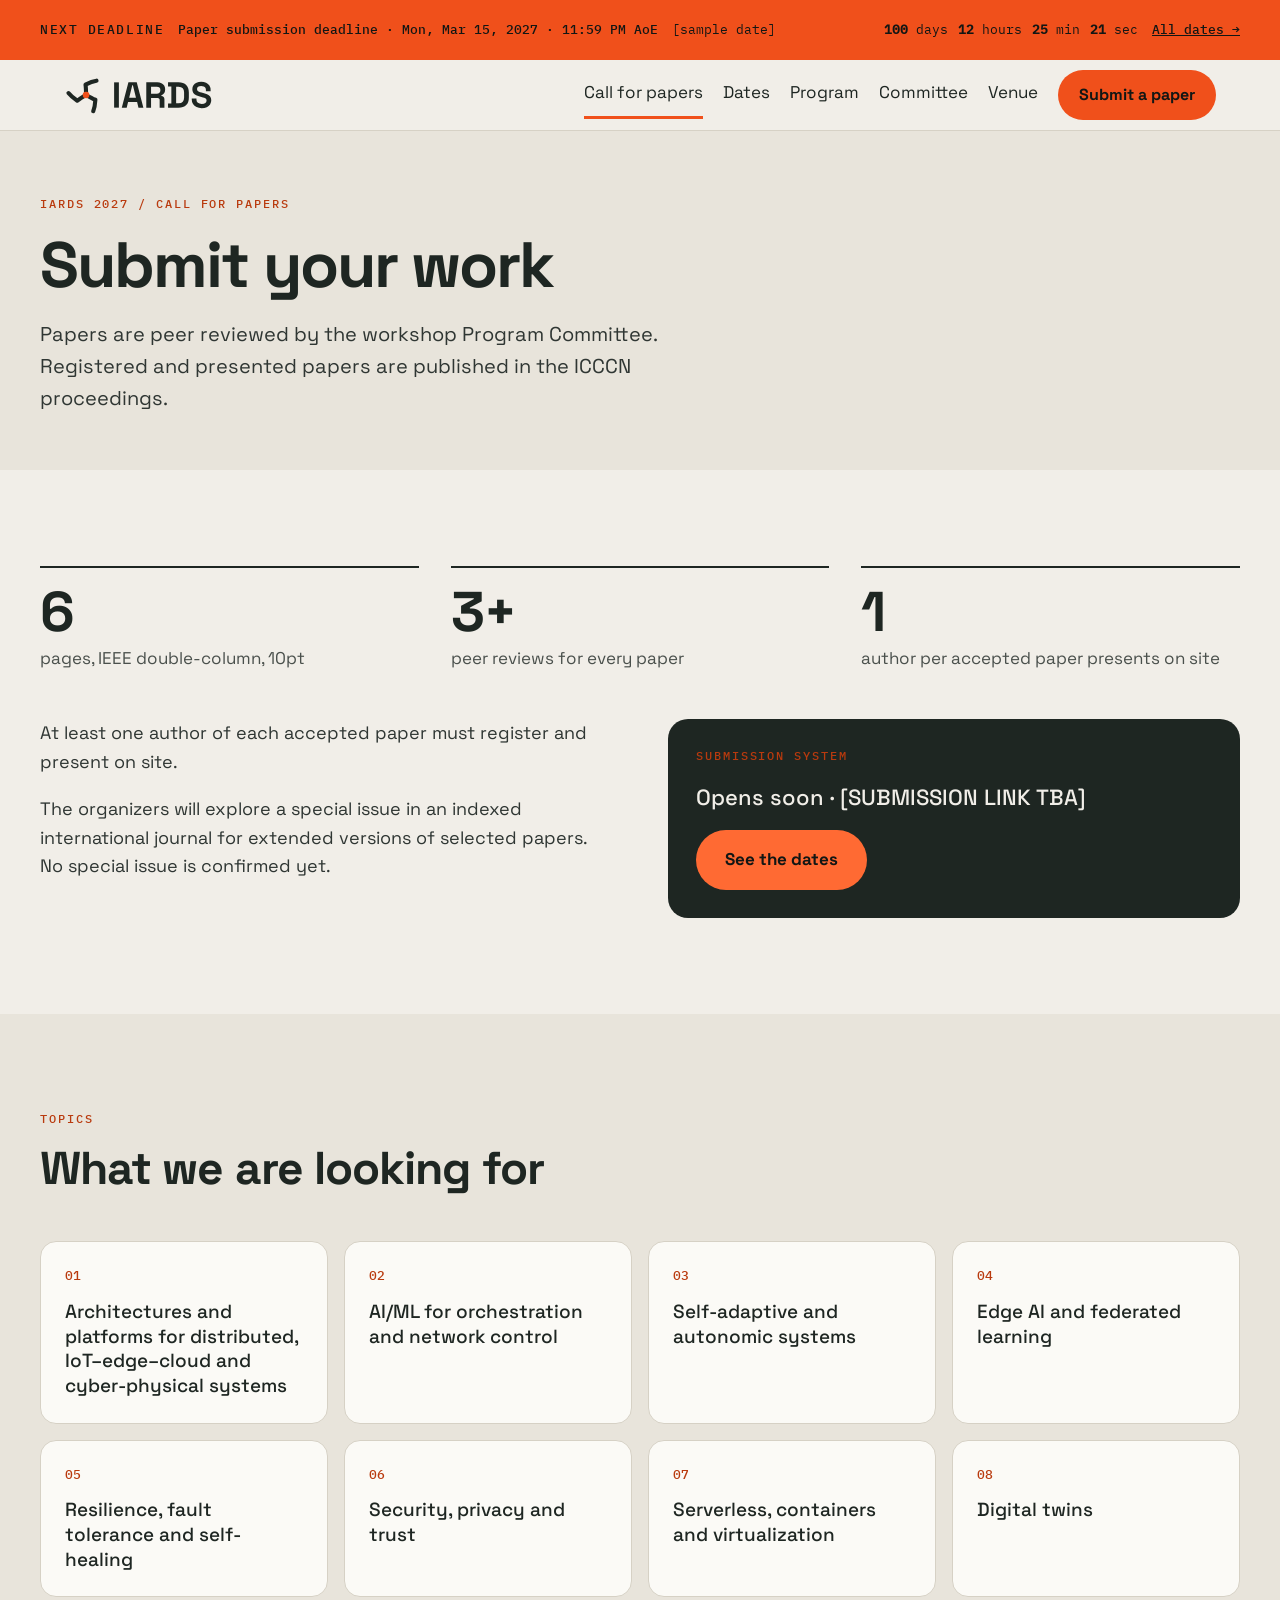
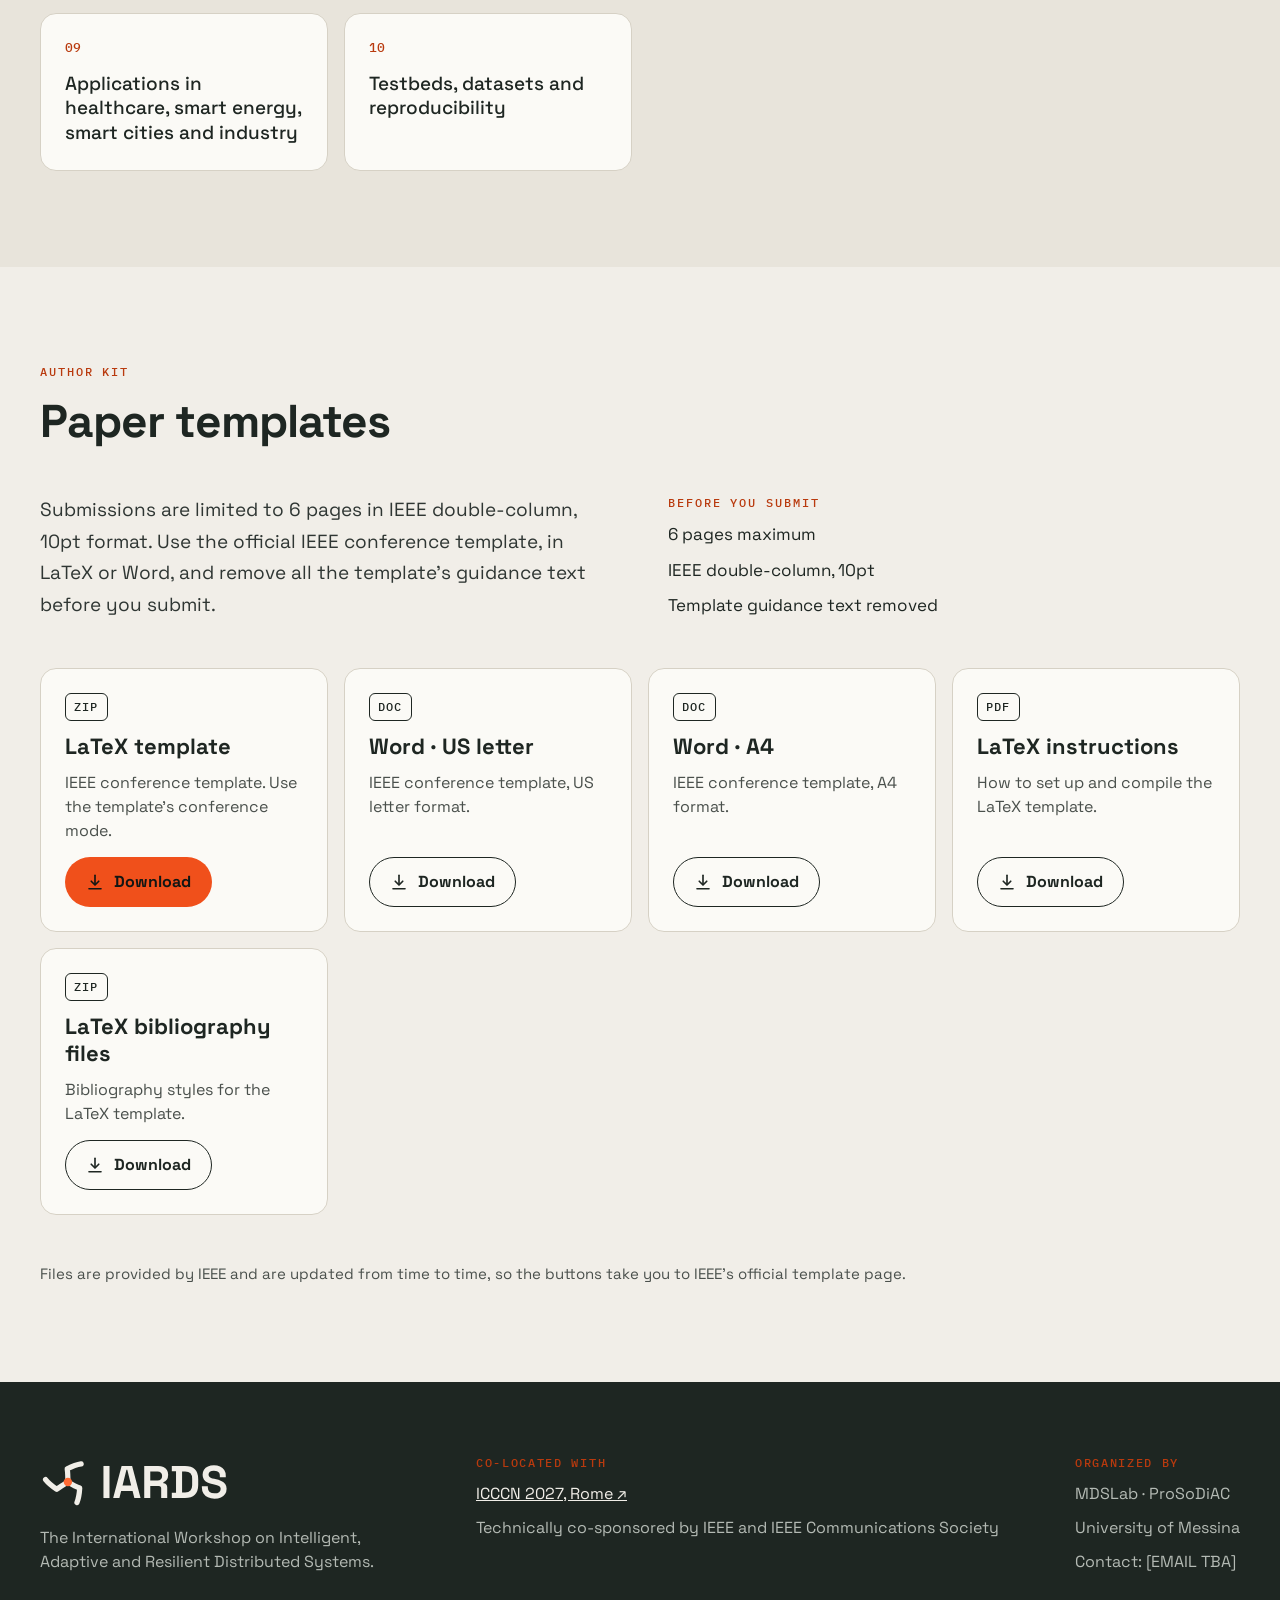
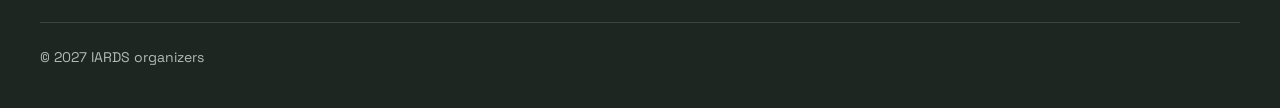
==== call-for-papers/index.html @ eb0d82c1 "feat: initial IARDS 2027 static website Home, call for papers, dates, program, committee, venue and " ====
<!doctype html>
<html lang="en" class="no-js">
<head>
<meta charset="utf-8">
<meta name="viewport" content="width=device-width, initial-scale=1">
<title>Call for papers · IARDS 2027</title>
<meta name="description" content="Topics, submission rules and paper templates for IARDS 2027: 6 pages, IEEE double-column, 10pt.">
<meta name="theme-color" content="#1E2622">
<link rel="canonical" href="BASE_URL/call-for-papers/">
<meta property="og:type" content="website">
<meta property="og:site_name" content="IARDS 2027">
<meta property="og:title" content="Call for papers · IARDS 2027">
<meta property="og:description" content="Topics, submission rules and paper templates for IARDS 2027: 6 pages, IEEE double-column, 10pt.">
<meta property="og:url" content="BASE_URL/call-for-papers/">
<meta property="og:image" content="BASE_URL/assets/og-image.png">
<meta name="twitter:card" content="summary_large_image">
<meta name="twitter:title" content="Call for papers · IARDS 2027">
<meta name="twitter:description" content="Topics, submission rules and paper templates for IARDS 2027: 6 pages, IEEE double-column, 10pt.">
<meta name="twitter:image" content="BASE_URL/assets/og-image.png">
<!-- HOST-CONF:start (ICCCN reference in meta) -->
<meta name="keywords" content="IARDS, workshop, distributed systems, ICCCN 2027, Rome">
<!-- HOST-CONF:end -->
<link rel="icon" href="../assets/favicon.svg" type="image/svg+xml">
<link rel="icon" href="../assets/favicon-32.png" sizes="32x32" type="image/png">
<link rel="apple-touch-icon" href="../assets/apple-touch-icon.png">
<link rel="manifest" href="../site.webmanifest">
<link rel="preload" href="../assets/fonts/SpaceGrotesk.woff2" as="font" type="font/woff2" crossorigin>
<link rel="preload" href="../assets/fonts/IBMPlexMono-Regular.woff2" as="font" type="font/woff2" crossorigin>
<link rel="stylesheet" href="../css/style.css">
</head>
<body>
<a class="skip" href="#main">Skip to content</a>
<div class="deadline-bar" data-countdown>
<div class="wrap">
<div class="grp"><div class="grp" aria-live="polite"><span class="eyebrow-s" data-eyebrow>Next deadline</span>
<span class="lbl"><span data-label>Paper submission deadline</span> · <time datetime="2027-03-15T23:59:00-12:00" data-date>Mon, Mar 15, 2027 · 11:59 PM AoE</time></span><span data-sample>[sample date]</span></div></div>
<div class="grp"><div class="cd" role="timer" aria-label="Time left"><span><b data-d>--</b><span> days</span></span><span><b data-h>--</b><span> hours</span></span><span><b data-m>--</b><span> min</span></span><span><b data-s>--</b><span> sec</span></span></div>
<a href="../dates/">All dates →</a></div>
</div></div>
<header class="site-header">
<div class="wrap">
<a class="brand" href="../" aria-label="IARDS home"><img src="../assets/logo/iards-logo-light.svg" width="150" height="44" alt="IARDS"></a>
<nav aria-label="Main"><a class="nl" href="../call-for-papers/" aria-current="page">Call for papers</a><a class="nl" href="../dates/">Dates</a><a class="nl" href="../program/">Program</a><a class="nl" href="../committee/">Committee</a><a class="nl" href="../venue/">Venue</a><a class="btn btn-lava" href="../call-for-papers/#submission">Submit a paper</a></nav>
</div></header>
<main id="main">
<section class="band"><div class="wrap">
<div class="eyebrow">IARDS 2027 / Call for papers</div>
<h1>Submit your work</h1>
<p class="lead">Papers are peer reviewed by the workshop Program Committee. Registered and presented papers are published in the ICCCN proceedings.</p>
</div></section>
<section class="sec"><div class="wrap stack">
<div class="facts"><div class="fact"><div class="v">6</div><div class="l">pages, IEEE double-column, 10pt</div></div><div class="fact"><div class="v">3+</div><div class="l">peer reviews for every paper</div></div><div class="fact"><div class="v">1</div><div class="l">author per accepted paper presents on site</div></div></div>
<div class="cols">
<div class="notes"><p>At least one author of each accepted paper must register and present on site.</p><p>The organizers will explore a special issue in an indexed international journal for extended versions of selected papers. No special issue is confirmed yet.</p></div>
<div class="panel" id="submission"><div class="eyebrow">Submission system</div>
<div class="big">Opens soon · [SUBMISSION LINK TBA]</div>
<a class="btn btn-ondark" style="align-self:flex-start" href="../dates/">See the dates</a></div>
</div></div></section>
<section class="sec stone"><div class="wrap stack">
<div class="stack-16"><div class="eyebrow">Topics</div><h2>What we are looking for</h2></div>
<div class="grid w260">
<div class="card topic"><div class="num">01</div><div class="t">Architectures and platforms for distributed, IoT–edge–cloud and cyber-physical systems</div></div>
<div class="card topic"><div class="num">02</div><div class="t">AI/ML for orchestration and network control</div></div>
<div class="card topic"><div class="num">03</div><div class="t">Self-adaptive and autonomic systems</div></div>
<div class="card topic"><div class="num">04</div><div class="t">Edge AI and federated learning</div></div>
<div class="card topic"><div class="num">05</div><div class="t">Resilience, fault tolerance and self-healing</div></div>
<div class="card topic"><div class="num">06</div><div class="t">Security, privacy and trust</div></div>
<div class="card topic"><div class="num">07</div><div class="t">Serverless, containers and virtualization</div></div>
<div class="card topic"><div class="num">08</div><div class="t">Digital twins</div></div>
<div class="card topic"><div class="num">09</div><div class="t">Applications in healthcare, smart energy, smart cities and industry</div></div>
<div class="card topic"><div class="num">10</div><div class="t">Testbeds, datasets and reproducibility</div></div>
</div></div></section>
<section class="sec" id="templates"><div class="wrap stack">
<div class="stack-16"><div class="eyebrow">Author kit</div><h2>Paper templates</h2></div>
<div class="cols">
<p class="body">Submissions are limited to 6 pages in IEEE double-column, 10pt format. Use the official IEEE conference template, in LaTeX or Word, and remove all the template’s guidance text before you submit.</p>
<div class="checklist"><div class="eyebrow">Before you submit</div><div>6 pages maximum</div><div>IEEE double-column, 10pt</div><div>Template guidance text removed</div></div>
</div>
<div class="grid">
<div class="card kit"><div class="stack-16" style="gap:12px"><span class="ft">ZIP</span><div class="t">LaTeX template</div><div class="d">IEEE conference template. Use the template&#x27;s conference mode.</div></div><a class="btn btn-lava" style="align-self:flex-start" href="https://www.ieee.org/conferences/publishing/templates.html" aria-label="Download: LaTeX template (opens IEEE’s official template page)"><svg aria-hidden="true" width="18" height="18" viewBox="0 0 24 24" fill="none" stroke="currentColor" stroke-width="2.2" stroke-linecap="round" stroke-linejoin="round"><path d="M12 3v12"/><path d="M7 11l5 5 5-5"/><path d="M4 21h16"/></svg>Download</a></div>
<div class="card kit"><div class="stack-16" style="gap:12px"><span class="ft">DOC</span><div class="t">Word · US letter</div><div class="d">IEEE conference template, US letter format.</div></div><a class="btn btn-outline" style="align-self:flex-start" href="https://www.ieee.org/conferences/publishing/templates.html" aria-label="Download: Word · US letter (opens IEEE’s official template page)"><svg aria-hidden="true" width="18" height="18" viewBox="0 0 24 24" fill="none" stroke="currentColor" stroke-width="2.2" stroke-linecap="round" stroke-linejoin="round"><path d="M12 3v12"/><path d="M7 11l5 5 5-5"/><path d="M4 21h16"/></svg>Download</a></div>
<div class="card kit"><div class="stack-16" style="gap:12px"><span class="ft">DOC</span><div class="t">Word · A4</div><div class="d">IEEE conference template, A4 format.</div></div><a class="btn btn-outline" style="align-self:flex-start" href="https://www.ieee.org/conferences/publishing/templates.html" aria-label="Download: Word · A4 (opens IEEE’s official template page)"><svg aria-hidden="true" width="18" height="18" viewBox="0 0 24 24" fill="none" stroke="currentColor" stroke-width="2.2" stroke-linecap="round" stroke-linejoin="round"><path d="M12 3v12"/><path d="M7 11l5 5 5-5"/><path d="M4 21h16"/></svg>Download</a></div>
<div class="card kit"><div class="stack-16" style="gap:12px"><span class="ft">PDF</span><div class="t">LaTeX instructions</div><div class="d">How to set up and compile the LaTeX template.</div></div><a class="btn btn-outline" style="align-self:flex-start" href="https://www.ieee.org/conferences/publishing/templates.html" aria-label="Download: LaTeX instructions (opens IEEE’s official template page)"><svg aria-hidden="true" width="18" height="18" viewBox="0 0 24 24" fill="none" stroke="currentColor" stroke-width="2.2" stroke-linecap="round" stroke-linejoin="round"><path d="M12 3v12"/><path d="M7 11l5 5 5-5"/><path d="M4 21h16"/></svg>Download</a></div>
<div class="card kit"><div class="stack-16" style="gap:12px"><span class="ft">ZIP</span><div class="t">LaTeX bibliography files</div><div class="d">Bibliography styles for the LaTeX template.</div></div><a class="btn btn-outline" style="align-self:flex-start" href="https://www.ieee.org/conferences/publishing/templates.html" aria-label="Download: LaTeX bibliography files (opens IEEE’s official template page)"><svg aria-hidden="true" width="18" height="18" viewBox="0 0 24 24" fill="none" stroke="currentColor" stroke-width="2.2" stroke-linecap="round" stroke-linejoin="round"><path d="M12 3v12"/><path d="M7 11l5 5 5-5"/><path d="M4 21h16"/></svg>Download</a></div>
</div>
<p class="small">Files are provided by IEEE and are updated from time to time, so the buttons take you to IEEE’s official template page.</p>
</div></section>
</main>
<footer class="site-footer">
<div class="wrap">
<div class="f-cols">
<div class="f-col brandcol"><img src="../assets/logo/iards-logo-dark.svg" width="190" height="56" alt="IARDS">
<div>The International Workshop on Intelligent, Adaptive and Resilient Distributed Systems.</div></div>
<!-- HOST-CONF:start (co-location with ICCCN: edit or remove for another edition) -->
<div class="f-col"><div class="eyebrow">Co-located with</div>
<a href="https://www.icccn.org/ICCCN27/index.html">ICCCN 2027, Rome ↗</a><div>Technically co-sponsored by IEEE and IEEE Communications Society</div></div>
<!-- HOST-CONF:end -->
<div class="f-col"><div class="eyebrow">Organized by</div>
<div>MDSLab · ProSoDiAC</div><div>University of Messina</div><div>Contact: [EMAIL TBA]</div></div>
</div>
<div class="copy">© 2027 IARDS organizers</div>
</div></footer>
<script src="../js/config.js"></script>
<script src="../js/countdown.js"></script>
</body>
</html>
---- css/style.css ----
/* IARDS — tokens from design/tokens.json. Mobile-first. */
@font-face{font-family:'Space Grotesk';src:url(../assets/fonts/SpaceGrotesk.woff2) format('woff2');font-weight:300 700;font-display:swap}
@font-face{font-family:'IBM Plex Mono';src:url(../assets/fonts/IBMPlexMono-Regular.woff2) format('woff2');font-weight:400;font-display:swap}
@font-face{font-family:'IBM Plex Mono';src:url(../assets/fonts/IBMPlexMono-Medium.woff2) format('woff2');font-weight:500;font-display:swap}
:root{
  --basalt:#1E2622;--pumice:#F1EEE8;--stone:#E8E4DB;--card:#FBFAF6;--border:#D6D1C5;
  --lava:#F0501B;--lava-on-dark:#FF6A33;--lava-text:#B93A0E;--lava-text-hover:#8E2A06;--lava-tint:#FFF0E8;
  --text:#2F3633;--muted:#4A504C;--disabled:#666C68;
  --on-dark-muted:#B4BAB4;--on-dark-body:#C9CEC9;--on-dark-border:#4A5650;--on-dark-surface:#2A332E;--on-dark-divider:#3A443F;--on-dark-eyebrow:#FF8A5C;
  --btn-on-lava:#121614;
  --display:'Space Grotesk',system-ui,sans-serif;--mono:'IBM Plex Mono',ui-monospace,monospace;
  --max:1200px;
}
*,*::before,*::after{box-sizing:border-box}
html{-webkit-text-size-adjust:100%}
body{margin:0;background:var(--pumice);color:var(--basalt);font-family:var(--display);font-size:17px;line-height:1.5}
img,svg{max-width:100%;height:auto}
a{color:var(--lava-text)}
a:hover{color:var(--lava-text-hover)}
:focus-visible{outline:3px solid var(--basalt);outline-offset:3px;box-shadow:0 0 0 6px var(--lava)}
.dark :focus-visible,.deadline-bar :focus-visible{outline-color:var(--pumice);box-shadow:0 0 0 6px var(--basalt)}
.skip{position:absolute;left:12px;top:-100px;background:var(--basalt);color:var(--pumice);padding:12px 18px;border-radius:999px;z-index:100;text-decoration:none;font-weight:700}
.skip:focus{top:12px}
.wrap{max-width:var(--max);margin:0 auto}
main{display:block;overflow:hidden}

/* Deadline bar */
.deadline-bar{background:var(--lava);color:var(--btn-on-lava);padding:10px 24px;font-family:var(--mono);font-size:13px}
.deadline-bar .wrap{display:flex;gap:6px 18px;flex-wrap:wrap;align-items:center;justify-content:space-between}
.deadline-bar .grp{display:flex;gap:6px 14px;flex-wrap:wrap;align-items:center}
.deadline-bar .eyebrow-s{font-weight:500;letter-spacing:.12em;text-transform:uppercase}
.deadline-bar .lbl{font-weight:500}
.deadline-bar a{color:var(--btn-on-lava);font-weight:500;display:inline-block;padding:10px 0}
.cd{display:flex;gap:10px;font-variant-numeric:tabular-nums;font-weight:500}
.cd span span{font-weight:400}

/* Header */
.site-header{position:sticky;top:0;z-index:10;background:var(--pumice);border-bottom:1px solid var(--border)}
.site-header .wrap{padding:10px 24px;display:flex;align-items:center;justify-content:space-between;gap:16px;flex-wrap:wrap}
.brand{display:flex;min-height:44px;align-items:center}
.brand img{display:block;width:150px;height:44px}
.site-header nav{display:flex;gap:4px 20px;flex-wrap:wrap;align-items:center}
.site-header nav a.nl{color:var(--basalt);text-decoration:none;border-bottom:3px solid transparent;padding:10px 0;min-height:44px;display:inline-flex;align-items:center}
.site-header nav a.nl:hover{border-bottom-color:var(--border)}
.site-header nav a.nl[aria-current="page"]{border-bottom-color:var(--lava)}
.btn{display:inline-flex;gap:10px;align-items:center;justify-content:center;min-height:44px;border-radius:999px;font-family:var(--display);font-weight:700;font-size:16px;text-decoration:none;padding:12px 20px;border:1px solid transparent}
.btn-lava{background:var(--lava);color:var(--btn-on-lava)}
.btn-lava:hover{background:var(--lava-on-dark);color:var(--btn-on-lava)}
.btn-ondark{background:var(--lava-on-dark);color:var(--btn-on-lava);font-size:17px;padding:16px 28px}
.btn-ondark:hover{background:var(--on-dark-eyebrow);color:var(--btn-on-lava)}
.btn-ghost{border-color:#6A7770;color:var(--pumice);font-weight:500;font-size:17px;padding:16px 28px}
.btn-ghost:hover{border-color:var(--pumice);color:var(--pumice)}
.btn-outline{border-color:var(--basalt);color:var(--basalt)}
.btn-outline:hover{background:var(--basalt);color:var(--pumice)}
.btn-dark{background:var(--basalt);color:var(--pumice);font-size:17px;padding:16px 28px}
.btn-dark:hover{background:var(--on-dark-surface);color:var(--pumice)}

/* Sections */
.sec{padding:64px 24px}
.sec.stone{background:var(--stone)}
.dark{background:var(--basalt);color:var(--pumice)}
.band{background:var(--stone);padding:48px 24px 40px}
.band .wrap{display:flex;flex-direction:column;gap:20px}
.eyebrow{font-family:var(--mono);font-size:12px;letter-spacing:.16em;text-transform:uppercase;color:var(--lava-text);font-weight:500}
.dark .eyebrow,.eyebrow.on-dark{color:var(--on-dark-eyebrow)}
h1,h2,h3{font-family:var(--display);margin:0;color:var(--basalt)}
.band h1{font-weight:700;font-size:clamp(40px,5vw,68px);line-height:1.02;letter-spacing:-.03em}
h2{font-weight:700;font-size:clamp(30px,3.6vw,46px);line-height:1.08;letter-spacing:-.02em}
.stack{display:flex;flex-direction:column;gap:48px}
.stack-16{display:flex;flex-direction:column;gap:16px}
.cols{display:flex;gap:32px 56px;flex-wrap:wrap;align-items:flex-start}
.cols>*{flex:1 1 300px;min-width:0}
.body{font-size:19px;line-height:1.65;color:var(--text);margin:0}
.lead{font-size:20px;line-height:1.6;color:var(--text);margin:0;max-width:720px}
.small{font-size:15px;color:var(--muted);margin:0}
.tag{font-family:var(--mono);font-size:12px}

/* Hero */
.hero{padding:48px 24px 56px;overflow:hidden}
.hero .wrap{display:flex;gap:48px;align-items:center;flex-wrap:wrap}
.hero .txt{flex:1 1 320px;display:flex;flex-direction:column;gap:28px;min-width:0}
.hero h1{color:var(--pumice);font-weight:700;font-size:clamp(34px,4.6vw,64px);line-height:1;letter-spacing:-.03em}
.hero .lead{color:var(--on-dark-body);max-width:600px;font-size:20px;line-height:1.55}
.badge{align-self:flex-start;display:inline-flex;gap:10px;align-items:center;border:1px solid var(--on-dark-border);border-radius:999px;padding:10px 18px;min-height:44px;color:var(--pumice);text-decoration:none;font-family:var(--mono);font-size:13px;letter-spacing:.04em}
.badge:hover{border-color:var(--pumice);color:var(--pumice)}
.badge i{width:8px;height:8px;border-radius:50%;background:var(--lava-on-dark);display:inline-block;flex:none}
.btn-row{display:flex;gap:14px;flex-wrap:wrap}
.hero .art{flex:1 1 280px;display:flex;justify-content:center}
.hero .art img{width:min(380px,100%);height:auto;display:block}
.chips{display:flex;gap:12px;flex-wrap:wrap}
.chip{border:1px solid var(--basalt);border-radius:999px;padding:10px 20px;font-weight:500;font-size:17px}

/* Cards */
.grid{display:grid;gap:16px;grid-template-columns:repeat(auto-fit,minmax(min(100%,230px),1fr))}
.grid.w260{grid-template-columns:repeat(auto-fit,minmax(min(100%,260px),1fr))}
.card{border:1px solid var(--border);border-radius:16px;padding:24px;background:var(--card);display:flex;flex-direction:column;gap:14px;text-decoration:none}
.card.link{justify-content:space-between;min-height:190px}
.card.link:hover{border-color:var(--lava-text)}
.card .num{font-family:var(--mono);font-size:13px;color:var(--lava-text);font-weight:500}
.card .t{font-size:24px;font-weight:700;color:var(--basalt);line-height:1.15}
.card .d{font-size:16px;line-height:1.5;color:var(--muted)}
.card .go{font-weight:700;font-size:16px;color:var(--lava-text)}
.topic{min-height:150px}
.topic .t{font-size:19px;font-weight:500;line-height:1.3}
.kit{justify-content:space-between;min-height:230px}
.kit .t{font-size:22px;line-height:1.2}
.ft{align-self:flex-start;font-family:var(--mono);font-size:12px;letter-spacing:.1em;font-weight:500;color:var(--basalt);border:1px solid var(--basalt);border-radius:6px;padding:4px 8px}
.facts{display:flex;gap:32px;flex-wrap:wrap}
.fact{flex:1 1 200px;border-top:2px solid var(--basalt);padding-top:16px;display:flex;flex-direction:column;gap:6px}
.fact .v{font-weight:700;font-size:56px;line-height:1;letter-spacing:-.03em;color:var(--basalt)}
.fact .l{font-size:17px;color:var(--muted)}
.panel{background:var(--basalt);color:var(--pumice);border-radius:20px;padding:28px;display:flex;flex-direction:column;gap:16px}
.panel .big{font-size:22px;font-weight:500}
.notes{display:flex;flex-direction:column;gap:18px;font-size:18px;line-height:1.6;color:var(--text)}
.notes p{margin:0}
.checklist{display:flex;flex-direction:column;gap:10px;font-size:17px}
.tba-panel{border-radius:20px;padding:40px 24px;display:flex;flex-direction:column;gap:20px}
.tba-panel .tba{font-weight:700;font-size:clamp(64px,10vw,140px);line-height:.95;letter-spacing:-.04em}
.tba-panel p{margin:0;font-size:19px;line-height:1.6;color:var(--on-dark-body);max-width:620px}

/* Countdown card + timeline */
.cd-card{border:1px solid var(--on-dark-border);border-radius:20px;padding:20px 24px;display:flex;gap:20px 28px;flex-wrap:wrap;align-items:center;max-width:640px;background:rgba(255,255,255,.04)}
.cd-card .info{flex:1 1 230px;display:flex;flex-direction:column;gap:6px}
.cd-card .nm{font-size:21px;font-weight:700;line-height:1.2}
.cd-card .dt{font-family:var(--mono);font-size:13px;color:var(--on-dark-muted)}
.cd-card .sm{font-family:var(--mono);font-size:12px;color:var(--on-dark-muted)}
.tiles{display:flex;gap:10px}
.tile{min-width:62px;background:var(--on-dark-surface);border-radius:12px;padding:10px 8px;text-align:center}
.tile b{display:block;font-weight:700;font-size:32px;line-height:1;font-variant-numeric:tabular-nums}
.tile span{display:block;font-family:var(--mono);font-size:11px;letter-spacing:.1em;text-transform:uppercase;color:var(--on-dark-muted);margin-top:6px}
.timeline{max-width:900px;display:flex;flex-direction:column;list-style:none;margin:0;padding:0}
.row{display:flex;gap:16px 24px;flex-wrap:wrap;align-items:center;justify-content:space-between;padding:24px 20px;border-top:1px solid var(--border)}
.row .nm{font-size:20px;font-weight:500;color:var(--basalt)}
.row .dt{font-family:var(--mono);font-size:14px;color:var(--muted)}
.row .in{flex:1 1 300px;display:flex;flex-direction:column;gap:6px;min-width:0}
.pill{font-family:var(--mono);font-size:14px;font-weight:500;padding:10px 18px;border-radius:999px;white-space:nowrap;border:1px solid var(--basalt);color:var(--basalt)}
.row.next{background:var(--lava-tint);border:2px solid var(--lava);border-radius:16px;margin:6px 0}
.row.next .nm{font-size:24px;font-weight:700}
.row.next .pill{background:var(--lava);border-color:var(--lava);color:var(--btn-on-lava)}
.row.past .nm,.row.past .dt{color:var(--disabled)}
.row.past .pill{border-color:var(--border);color:var(--disabled)}
.sample{font-family:var(--mono);font-size:12px;color:var(--muted);margin-left:6px}
.dark .sample,.cd-card .sample{color:var(--on-dark-muted)}

/* People */
.person{flex:1 1 340px;border:1px solid var(--border);border-radius:16px;padding:28px;background:var(--card);display:flex;flex-direction:column;gap:16px}
.avatar{width:56px;height:56px;border-radius:50%;background:var(--basalt);color:var(--pumice);display:flex;align-items:center;justify-content:center;font-weight:700;font-size:20px}
.person .n{font-size:22px;font-weight:700;color:var(--basalt)}
.person .r{font-family:var(--mono);font-size:12px;letter-spacing:.12em;text-transform:uppercase;color:var(--lava-text);margin-top:6px;font-weight:500}
.person .a{font-size:16px;color:var(--muted);margin-top:6px}
.person p{margin:0;font-size:16px;line-height:1.55;color:var(--muted)}
.people{display:flex;gap:16px;flex-wrap:wrap}

/* Venue */
.when{font-weight:700;font-size:clamp(34px,4vw,56px);line-height:1.05;letter-spacing:-.02em}

/* Footer */
.site-footer{background:var(--basalt);color:var(--pumice);padding:56px 24px 32px}
.site-footer .wrap{display:flex;flex-direction:column;gap:48px}
.f-cols{display:flex;gap:40px 48px;flex-wrap:wrap;justify-content:space-between}
.f-col{display:flex;flex-direction:column;gap:10px;font-size:16px;color:var(--on-dark-muted)}
.f-col.brandcol{gap:16px;max-width:360px}
.f-col.brandcol img{width:190px;height:56px}
.f-col .eyebrow{font-size:12px;letter-spacing:.14em}
.f-col a{color:var(--pumice)}
.copy{border-top:1px solid var(--on-dark-divider);padding-top:24px;font-size:14px;color:var(--on-dark-muted)}

@media (min-width:768px){
  .sec{padding:96px 24px}
  .band{padding:64px 24px 56px}
  .hero{padding:64px 24px 72px}
  .tba-panel{padding:56px 40px}
  .site-footer{padding:72px 24px 40px}
}
@media (prefers-reduced-motion:no-preference){
  main{animation:enter .45s ease-out both}
  .spin{animation:spin 120s linear infinite}
  @keyframes enter{from{opacity:0;transform:translateX(40px)}to{opacity:1;transform:none}}
  @keyframes spin{to{transform:rotate(360deg)}}
}
@media print{
  .deadline-bar,.site-header nav,.skip{display:none}
  body,.band,.sec.stone,.dark,.site-footer,.card,.panel,.row.next{background:#fff!important;color:#000!important}
  *{color:#000!important;box-shadow:none!important}
  a{text-decoration:underline}
  .spin{animation:none}
}
.no-js .cd,.no-js .tiles{display:none}
[hidden]{display:none!important}
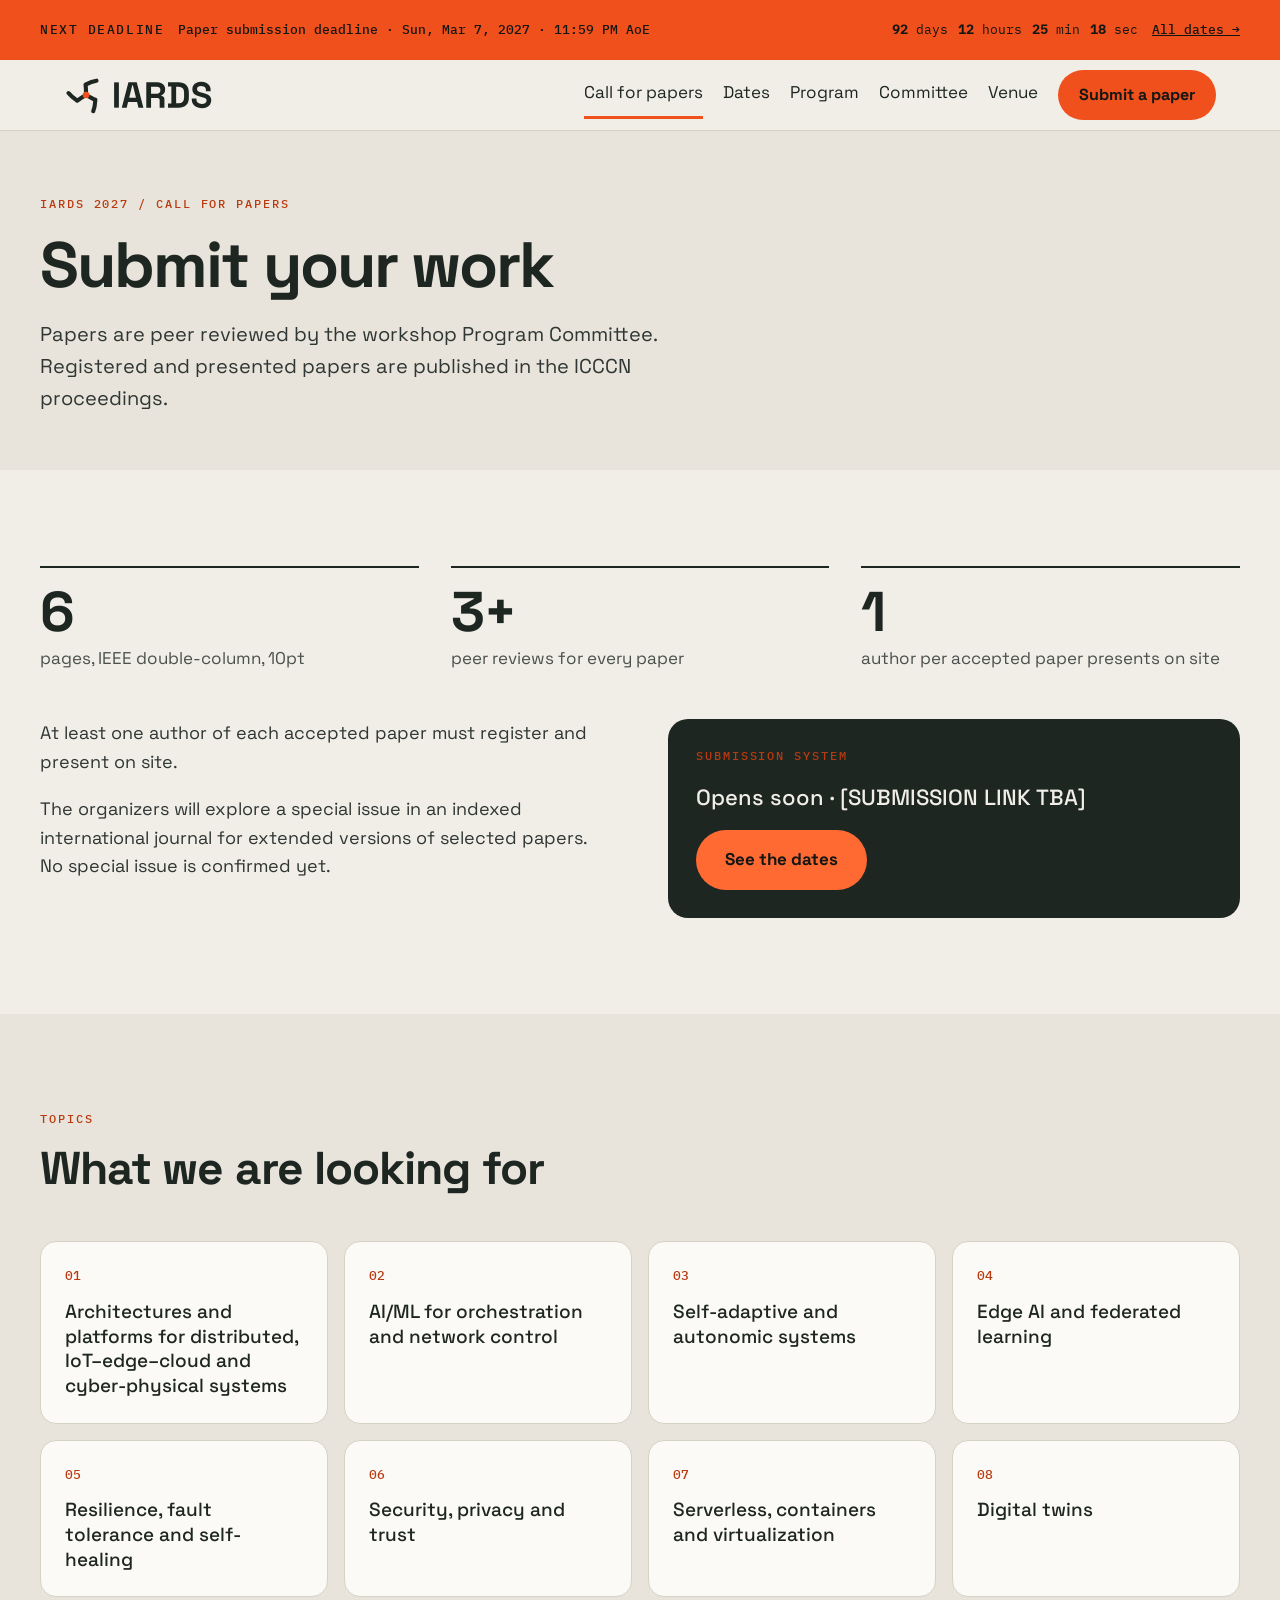
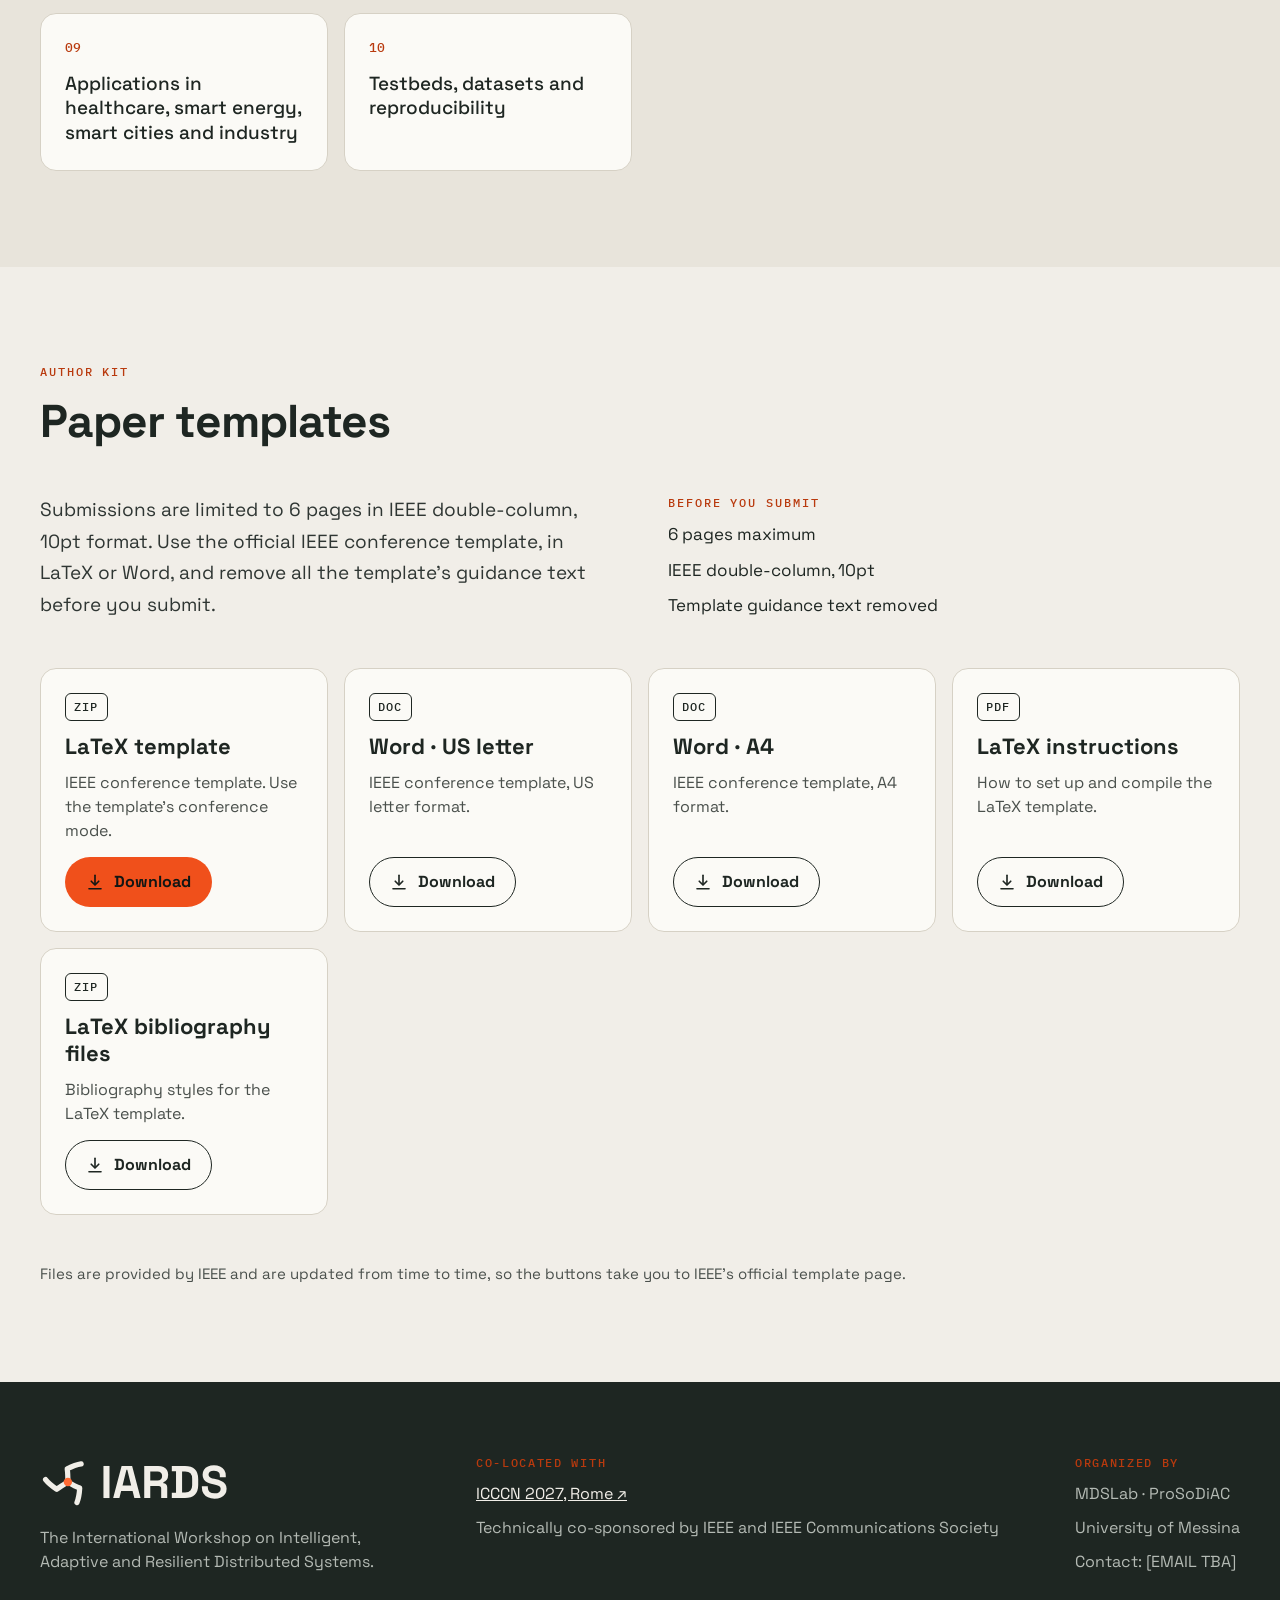
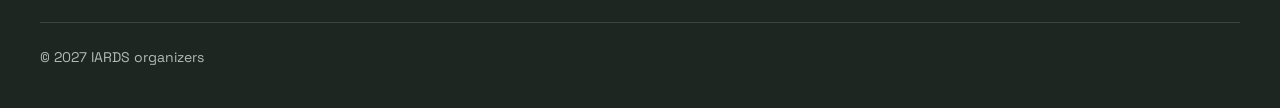
==== commit 7d141077: "feat: set confirmed workshop deadlines Submission Mar 7, notification Apr 23, camera-ready May 7 (ha" ====
--- a/call-for-papers/index.html
+++ b/call-for-papers/index.html
@@ -33,7 +33,7 @@
 <div class="deadline-bar" data-countdown>
 <div class="wrap">
 <div class="grp"><div class="grp" aria-live="polite"><span class="eyebrow-s" data-eyebrow>Next deadline</span>
-<span class="lbl"><span data-label>Paper submission deadline</span> · <time datetime="2027-03-15T23:59:00-12:00" data-date>Mon, Mar 15, 2027 · 11:59 PM AoE</time></span><span data-sample>[sample date]</span></div></div>
+<span class="lbl"><span data-label>Paper submission deadline</span> · <time datetime="2027-03-07T23:59:00-12:00" data-date>Sun, Mar 7, 2027 · 11:59 PM AoE</time></span><span data-sample></span></div></div>
 <div class="grp"><div class="cd" role="timer" aria-label="Time left"><span><b data-d>--</b><span> days</span></span><span><b data-h>--</b><span> hours</span></span><span><b data-m>--</b><span> min</span></span><span><b data-s>--</b><span> sec</span></span></div>
 <a href="../dates/">All dates →</a></div>
 </div></div>
